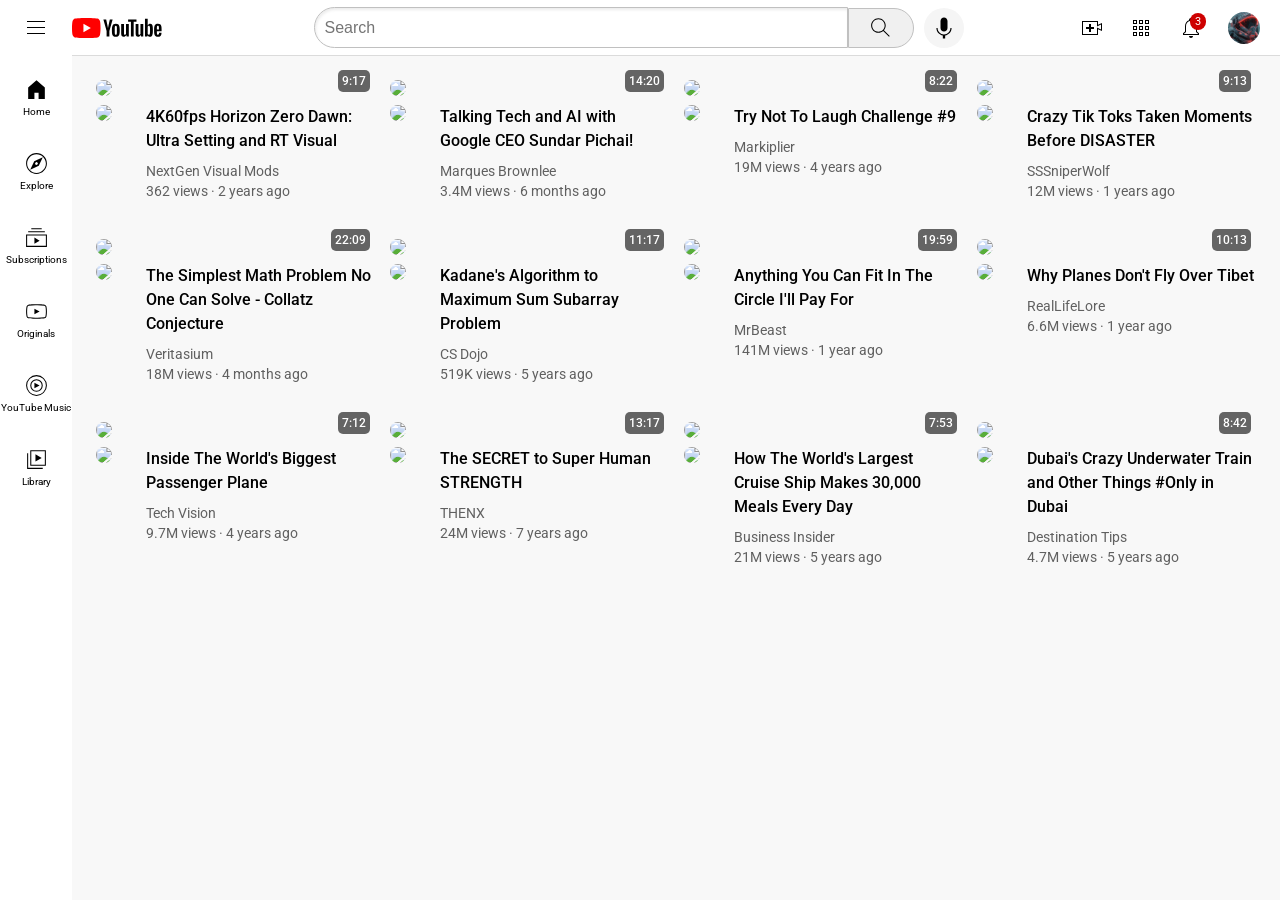
==== index.html @ d9ca04af "Index" ====
<!DOCTYPE html>
<html>
  <head>

    <title>YouTube</title>
    <link rel="shortcut icon" href="https://www.youtube.com/yts/img/favicon-vfl8qSV2F.ico" type="image/
      x-icon">
    <link rel="preconnect" href="https://fonts.googleapis.com">
    <link rel="preconnect" href="https://fonts.gstatic.com" crossorigin>
    <link href="https://fonts.googleapis.com/css2?family=Roboto:wght@400;500;700&display=swap" rel="stylesheet">
    <link rel="stylesheet" href="Style/Header.css">
    <link rel="stylesheet" href="Style/General.css">
    <link rel="stylesheet" href="Style/Video.css">
    <link rel="stylesheet" href="Style/Sidebar.css">

  </head>
  <body>
    
    <header class="header"> 
      <div class="left-section">
        <img class="hamburger-menu" src="Icons/hamburger-menu.svg">
        <img class="youtube-logo" src="Icons/youtube-logo.svg">
      </div>

      <div class="middle-section"> 
        <input class="search-bar" type="text" placeholder="Search"> 
        <button class="search-button"> 
          <img class="search-icon" src="Icons/search.svg"> 
          <div class="tooltip">Search</div>
        </button>
        <button class="voice-search-button"> 
          <img src="Icons/voice-search-icon.svg"> 
          <div class="tooltip">Search with your voice</div>
        </button>
      </div>

      <div class="right-section">
        <div class="upload-icon-container">
          <img class="upload-icon" src="Icons/upload.svg">
          <div class="tooltip">Create</div>
        </div>
        <div class="youtube-apps-icon-container">
          <img class="youtube-apps-icon" src="Icons/youtube-apps.svg">
          <div class="tooltip">YouTube apps</div>
        </div>
          <div class="notification-icon-container">
            <img class="notification-icon" src="Icons/notifications.svg">
            <div class="notification-count">3</div>
            <div class="tooltip">Notifications</div>
          </div>
        <img class="current-user-picture" src="Channel-pictures/channel-0.jpeg">
      </div>

    </header>

    <nav class="sidebar">
      <div class="sidebar-link"> 
        <img src="Icons/home.svg">  
        <div>Home</div>
      </div>

      <div class="sidebar-link"> 
        <img src="Icons/explore.svg"> 
        <div>Explore</div>
      </div>

      <div class="sidebar-link"> 
        <img src="Icons/subscriptions.svg"> 
        <div>Subscriptions</div>
      </div>

      <div class="sidebar-link"> 
        <img src="Icons/originals.svg"> 
        <div>Originals</div>
      </div>

      <div class="sidebar-link"> 
        <img src="Icons/youtube-music.svg"> 
        <div>YouTube Music</div>
      </div>

      <div class="sidebar-link"> 
        <img src="Icons/library.svg"> 
        <div>Library</div>
      </div>
      
    </nav>

    <main>
      <section class="video-grid">
        <div class="video-preview">
          <div class="thumbnail-row"> 
            <a class="video-title-link" href="https://www.youtube.com/watch?v=gRkzkuk7_fI"> 
              <img class="thumbnail" src="thumbnails/thumbnail-0.webp"> 
            </a>
            <div class="video-time">9:17</div>
          </div>

          <div class="video-info-grid">
            <div class="channel-picture"> 
              <a class="video-title-link" href="https://www.youtube.com/@Roza12891" target="_blank">
                <img class="profile-picture" src="channel-pictures/channel-0.jpeg"> 
              </a>
            </div>
            <div class="video-info">
            <!-- This is my video lmao -->
              <a class="video-title-link" href="https://www.youtube.com/watch?v=gRkzkuk7_fI">
                <p class="video-title"> 4K60fps Horizon Zero Dawn: Ultra Setting and RT Visual </p>
              </a>
              <p class="video-author"> NextGen Visual Mods </p>
              <p class="video-stats"> 362 views &#183; 2 years ago </p>
            </div>
          </div>
        </div>

        <div class="video-preview">
          <div class="thumbnail-row"> 
            <a class="video-title-link" href="https://www.youtube.com/watch?v=n2RNcPRtAiY"> 
              <img class="thumbnail" src="thumbnails/thumbnail-1.webp"> 
            </a>
            <div class="video-time">14:20</div>
          </div>

          <div class="video-info-grid">
            <div class="channel-picture"> 
              <a class="video-title-link" href="https://www.youtube.com/@mkbhd" target="_blank"> 
                <img class="profile-picture" src="channel-pictures/channel-1.jpeg"> 
              </a>
            </div>
            <div class="video-info">
              <a class="video-title-link" href="https://www.youtube.com/watch?v=n2RNcPRtAiY"> 
                <p class="video-title"> Talking Tech and AI with Google CEO Sundar Pichai! </p>
              </a>
              <p class="video-author"> Marques Brownlee </p>
              <p class="video-stats"> 3.4M views &#183; 6 months ago </p>
            </div>
          </div>
        </div>

        <div class="video-preview">
          <div class="thumbnail-row"> 
            <a class="video-title-link" href="https://www.youtube.com/watch?v=mP0RAo9SKZk"> 
              <img class="thumbnail" src="thumbnails/thumbnail-2.webp"> 
            </a>
            <div class="video-time">8:22</div>
          </div>

          <div class="video-info-grid">
            <div class="channel-picture"> 
              <a class="video-title-link" href="https://www.youtube.com/@markiplier" target="_blank"> 
                <img class="profile-picture" src="channel-pictures/channel-2.jpeg"> 
              </a>
            </div>
            <div class="video-info">
              <a class="video-title-link" href="https://www.youtube.com/watch?v=mP0RAo9SKZk"> 
                <p class="video-title"> Try Not To Laugh Challenge #9 </p>
              </a>
              <p class="video-author"> Markiplier </p>
              <p class="video-stats"> 19M views &#183; 4 years ago </p>
            </div>
          </div>
        </div>

        <div class="video-preview">
          <div class="thumbnail-row"> 
            <a class="video-title-link" href="https://www.youtube.com/watch?v=FgjPQQeTh1w"> 
              <img class="thumbnail" src="thumbnails/thumbnail-3.webp"> 
            </a>
            <div class="video-time">9:13</div>
          </div>
        
          <div class="video-info-grid">
            <div class="channel-picture"> 
              <a class="video-title-link" href="https://www.youtube.com/@SSSniperWolf" target="_blank"> 
                <img class="profile-picture" src="channel-pictures/channel-3.jpeg"> 
              </a>
            </div>
            <div class="video-info">
              <a class="video-title-link" href="https://www.youtube.com/watch?v=FgjPQQeTh1w"> 
                <p class="video-title"> Crazy Tik Toks Taken Moments Before DISASTER </p>
              </a>
              <p class="video-author"> SSSniperWolf </p>
              <p class="video-stats"> 12M views &#183; 1 years ago </p>
            </div>
          </div>
        </div>

        <div class="video-preview">
          <div class="thumbnail-row"> 
            <a class="video-title-link" href="https://www.youtube.com/watch?v=094y1Z2wpJg"> 
              <img class="thumbnail" src="thumbnails/thumbnail-4.webp">
            </a> 
            <div class="video-time">22:09</div>
          </div>
          
          <div class="video-info-grid">
            <div class="channel-picture"> 
              <a class="video-title-link" href="https://www.youtube.com/@veritasium" target="_blank"> 
                <img class="profile-picture" src="channel-pictures/channel-4.jpeg"> 
              </a>
            </div>
            <div class="video-info">
              <a class="video-title-link" href="https://www.youtube.com/watch?v=094y1Z2wpJg"> 
                <p class="video-title"> The Simplest Math Problem No One Can Solve - Collatz Conjecture </p>
              </a>
              <p class="video-author"> Veritasium </p>
              <p class="video-stats"> 18M views &#183; 4 months ago </p>
            </div>
          </div>
        </div>

        <div class="video-preview">
          <div class="thumbnail-row"> 
            <a class="video-title-link" href="https://www.youtube.com/watch?v=86CQq3pKSUw"> 
              <img class="thumbnail" src="thumbnails/thumbnail-5.webp"> 
            </a>
            <div class="video-time">11:17</div>
          </div>

          <div class="video-info-grid">
            <div class="channel-picture"> 
              <a class="video-title-link" href="https://www.youtube.com/@CSDojo" target="_blank"> 
                <img class="profile-picture" src="channel-pictures/channel-5.jpeg"> 
              </a>
            </div>
            <div class="video-info">
              <a class="video-title-link" href="https://www.youtube.com/watch?v=86CQq3pKSUw"> 
                <p class="video-title"> Kadane's Algorithm to Maximum Sum Subarray Problem </p>
              </a>
              <p class="video-author"> CS Dojo </p>
              <p class="video-stats"> 519K views &#183; 5 years ago </p>
            </div>
          </div>
        </div>

        <div class="video-preview">
          <div class="thumbnail-row"> 
            <a class="video-title-link" href="https://www.youtube.com/watch?v=yXWw0_UfSFg"> 
              <img class="thumbnail" src="thumbnails/thumbnail-6.webp"> 
            </a>
            <div class="video-time">19:59</div>
          </div>

          <div class="video-info-grid">
            <div class="channel-picture"> 
              <a class="video-title-link" href="https://www.youtube.com/@MrBeast" target="_blank"> 
                <img class="profile-picture" src="channel-pictures/channel-6.jpeg"> 
              </a>
            </div>
            <div class="video-info">
              <a class="video-title-link" href="https://www.youtube.com/watch?v=yXWw0_UfSFg"> 
                <p class="video-title"> Anything You Can Fit In The Circle I&#39;ll Pay For </p>
              </a>
              <p class="video-author"> MrBeast </p>
              <p class="video-stats"> 141M views &#183; 1 year ago </p>
            </div>
          </div>
        </div>

        <div class="video-preview">
          <div class="thumbnail-row"> 
            <a class="video-title-link" href="https://www.youtube.com/watch?v=fNVa1qMbF9Y"> 
              <img class="thumbnail" src="thumbnails/thumbnail-7.webp">
            </a>
            <div class="video-time">10:13</div>
          </div>

          <div class="video-info-grid">
            <div class="channel-picture"> 
              <a class="video-title-link" href="https://www.youtube.com/@RealLifeLore" target="_blank"> 
                <img class="profile-picture" src="channel-pictures/channel-7.jpeg"> 
              </a>
            </div>
            <div class="video-info">
              <a class="video-title-link" href="https://www.youtube.com/watch?v=fNVa1qMbF9Y">
                <p class="video-title"> Why Planes Don't Fly Over Tibet </p>
              </a>
              <p class="video-author"> RealLifeLore </p>
              <p class="video-stats"> 6.6M views &#183; 1 year ago </p>
            </div>
          </div>
        </div>
        
        <div class="video-preview">
          <div class="thumbnail-row">
            <a class="video-title-link" href="https://www.youtube.com/watch?v=lFm4EM1juls">
              <img class="thumbnail" src="thumbnails/thumbnail-8.webp">
            </a>
            <div class="video-time">7:12</div>
          </div>

          <div class="video-info-grid">
            <div class="channel-picture">
              <a class="video-title-link" href="https://www.youtube.com/@adin" target="_blank">
                <img class="profile-picture" src="channel-pictures/channel-8.jpeg">
              </a>
            </div>
            <div class="video-info">
              <a class="video-title-link" href="https://www.youtube.com/watch?v=lFm4EM1juls"">
                <p class="video-title">Inside The World's Biggest Passenger Plane</p>
              </a>
              <p class="video-author">Tech Vision</p>
              <p class="video-stats">9.7M views &#183; 4 years ago</p>
            </div>
          </div>
        </div>
    
        <div class="video-preview">
          <div class="thumbnail-row">
            <a class="video-title-link" href="https://www.youtube.com/watch?v=ixmxOlcrlUc">
              <img class="thumbnail" src="thumbnails/thumbnail-9.webp">
            </a>
            <div class="video-time">13:17</div>
          </div>

          <div class="video-info-grid">
            <div class="channel-picture">
              <a class="video-title-link" href="https://www.youtube.com/@OFFICIALTHENXSTUDIOS" target="_blank">
                <img class="profile-picture" src="channel-pictures/channel-9.jpeg">
              </a>
            </div>
            <div class="video-info">
              <a class="video-title-link" href="https://www.youtube.com/watch?v=ixmxOlcrlUc">
                <p class="video-title">The SECRET to Super Human STRENGTH</p>
              </a>
              <p class="video-author">THENX</p>
              <p class="video-stats">24M views &#183; 7 years ago</p>
            </div>
          </div>
        </div>

        <div class="video-preview">
          <div class="thumbnail-row">
            <a class="video-title-link" href="https://www.youtube.com/watch?v=R2vXbFp5C9o">
              <img class="thumbnail" src="thumbnails/thumbnail-10.webp">
            </a>
            <div class="video-time">7:53</div>
          </div>

          <div class="video-info-grid">
            <div class="channel-picture">
              <a class="video-title-link" href="https://www.youtube.com/@BusinessInsider"  target="_blank">
                <img class="profile-picture" src="channel-pictures/channel-10.jpeg">
              </a>
            </div>
            <div class="video-info">
              <a class="video-title-link" href="https://www.youtube.com/watch?v=R2vXbFp5C9o">
                <p class="video-title">How The World's Largest Cruise Ship Makes 30,000 Meals Every Day</p>
              </a>
              <p class="video-author">Business Insider</p>
              <p class="video-stats">21M views &#183; 5 years ago</p>
            </div>
          </div>
        </div>

        <div class="video-preview">
          <div class="thumbnail-row">
            <a class="video-title-link" href="https://www.youtube.com/watch?v=0nZuYyXET3s">
              <img class="thumbnail" src="thumbnails/thumbnail-11.webp">
            </a>
            <div class="video-time">8:42</div>
          </div>

          <div class="video-info-grid">
            <div class="channel-picture">
              <a class="video-title-link" href="https://www.youtube.com/@Destinationtips" target="_blank">
                <img class="profile-picture" src="channel-pictures/channel-11.jpeg">
              </a>
            </div>
            <div class="video-info">
              <a class="video-title-link" href="https://www.youtube.com/watch?v=0nZuYyXET3s">
                <p class="video-title">Dubai's Crazy Underwater Train and Other Things #Only in Dubai</p>
              </a>
              <p class="video-author">Destination Tips</p>
              <p class="video-stats">4.7M views &#183; 5 years ago</p>
            </div>
          </div>
        </div>

      </section>
    </main>

  </body>
</html>
---- Style/Header.css ----
.header {
    height: 55px;

    display: flex;
    flex-direction: row;
    justify-content: space-between;

    position: fixed;
    top: 0;
    left: 0;
    right: 0;
    z-index: 100;
    
    background-color: white;
    border-bottom: 1px solid rgb(219, 219, 219);
}

.left-section {
    display: flex;
    align-items: center;
}

.hamburger-menu {
    height: 24px;
    margin: 0 24px 0 24px;
    cursor: pointer;
}

.youtube-logo {
    height: 20px;
    cursor: pointer;
}

.middle-section {
    flex: 1;
    margin: 0 35px 0 70px;
    max-width: 650px;
    display: flex;
    align-items: center;
}

.search-bar {
    flex: 1;
    height: 36.5px;
    padding-left: 10px;
    font-size: 16px;
    border: 1px solid rgb(192, 192, 192);
    border-radius: 22px 0 0 22px;
    box-shadow: inset 1px 2px 3px rgba(0, 0, 0, 0.08);
    width: 0;
}

.search-bar::placeholder {
    font-size: 16px;
}

.search-button {
    height: 40px;
    width: 66px;
    background-color: rgb(240, 240, 240);
    border-width: 1px;
    border-style: solid;
    border-color: rgb(192, 192, 192);
    margin: 0 10px 0 -0.5px;
    border-radius: 0 22px 22px 0;
    cursor: pointer;
}

.search-icon {
    height: 25px;
}

.search-button, 
.voice-search-button,
.upload-icon-container,
.youtube-apps-icon-container,
.notification-icon-container {
    position: relative;
    display: flex;
    justify-content: center;
    align-items: center;
}

.search-button .tooltip, 
.voice-search-button .tooltip,
.upload-icon-container .tooltip,
.youtube-apps-icon-container .tooltip,
.notification-icon-container .tooltip {
    position: absolute;
    background-color: rgb(82, 81, 81);
    color: white;
    padding: 2px 8px 2px 8px;
    border-radius: 4px;
    font-size: 12px;
    bottom: -25px;
    opacity: 0;
    transition: opacity 0.3s;
    pointer-events: none;
    white-space: nowrap;
}

.search-button:hover .tooltip,
.voice-search-button:hover .tooltip,
.upload-icon-container:hover .tooltip,
.youtube-apps-icon-container:hover .tooltip,
.notification-icon-container:hover .tooltip {
    opacity: 1;
}

.voice-search-button {
    height: 40px;
    width: 40px;
    border-radius: 20px;
    border: none;
    background-color: rgb(245, 245, 245);
    cursor: pointer;
}

.voice-search-icon {
    height: 24px;
}

.right-section {
    width: 180px;
    margin-right: 20px;
    display: flex;
    align-items: center;
    justify-content: space-between;
}

.upload-icon {
   height: 24px; 
   cursor: pointer;
}

.youtube-apps-icon {
    height: 24px;
    cursor: pointer;
}

.notification-icon {
    height: 24px;
    cursor: pointer;
}

.notification-icon-container{
    position: relative;
}

.notification-count{
    position: absolute;
    top: -3px;
    right: -3px;
    background-color: rgb(206, 0, 0);
    color: white;
    font-family: Roboto, Ariel;
    font-size: 11px;
    padding: 2px 5px 2px 5px;
    border-radius: 10px;
    cursor: pointer;
}

.current-user-picture {
    height: 32px;
    border-radius: 16px;
    cursor: pointer;
}
---- Style/General.css ----
p {
    margin-top: 0;
    margin-bottom: 0;
}

body {
    font-family: Roboto, Arial;
    margin: 0;
    padding: 80px 24px 0 96px;
    background-color: rgb(248, 248, 248);
}
---- Style/Video.css ----
.thumbnail {
  width: 100%;
  border-radius: 10px;
}

.video-title {
  margin-top: 0;
  font-size: 14px;
  font-weight: 500;
  line-height: 20px;
  margin-bottom: 10px;
}

.video-info-grid {
  display: grid;
  grid-template-columns: 50px 1fr;
}

.profile-picture {
  width: 36px;
  border-radius: 50px;
}

.thumbnail-row {
  margin-bottom: 5px;
  position: relative;
}

.video-author,
.video-stats {
  font-size: 12px;
  color: rgb(96, 96, 96);
}

.video-author {
  margin-bottom: 4px;
}

.video-grid{
  display: grid;
  grid-template-columns: 1fr 1fr 1fr 1fr;
  column-gap: 15px;
  row-gap: 40px;
}

@media (max-width: 750px) {
  .video-grid {
    grid-template-columns: 1fr 1fr;
  }
}

@media (min-width: 751px) and (max-width: 999px) {
  .video-grid{
    grid-template-columns: 1fr 1fr 1fr;
  }
}

@media (min-width: 1000px) {
  .video-grid {
    grid-template-columns: 1fr 1fr 1fr 1fr;
  }
}

@media (min-width: 1000px) {
  .video-title {
    font-size: 16px;
    line-height: 24px;
  }
}

@media (min-width: 1000px) {

  .video-author,
  .video-stats {
    font-size: 14px;
  }
}


.video-time {
  font-size: 12px;
  font-weight: 500;
  padding: 4px;
  border-radius: 5px;
  background-color: rgba(0, 0, 0, 0.596);
  color: white;
  position: absolute;
  bottom: 8px;
  right: 5px;
}

.video-title-link {
  text-decoration: none;
  color: black;
}
---- Style/Sidebar.css ----
.sidebar {
    position: fixed;
    left: 0;
    bottom: 0;
    top: 55px;
    background-color: white;
    width: 72px;
    z-index: 100;
    padding-top: 5px;
}

.sidebar-link {
    height: 74px;
    display: flex;
    justify-content: center;
    align-items: center;
    flex-direction: column;
    cursor: pointer;
}

.sidebar-link:hover {
    background-color: rgb(226, 226, 226);
}

.sidebar-link img {
    height: 25px;
    margin-bottom: 4px;
}

.sidebar-link div {
    font-size: 10px;
}
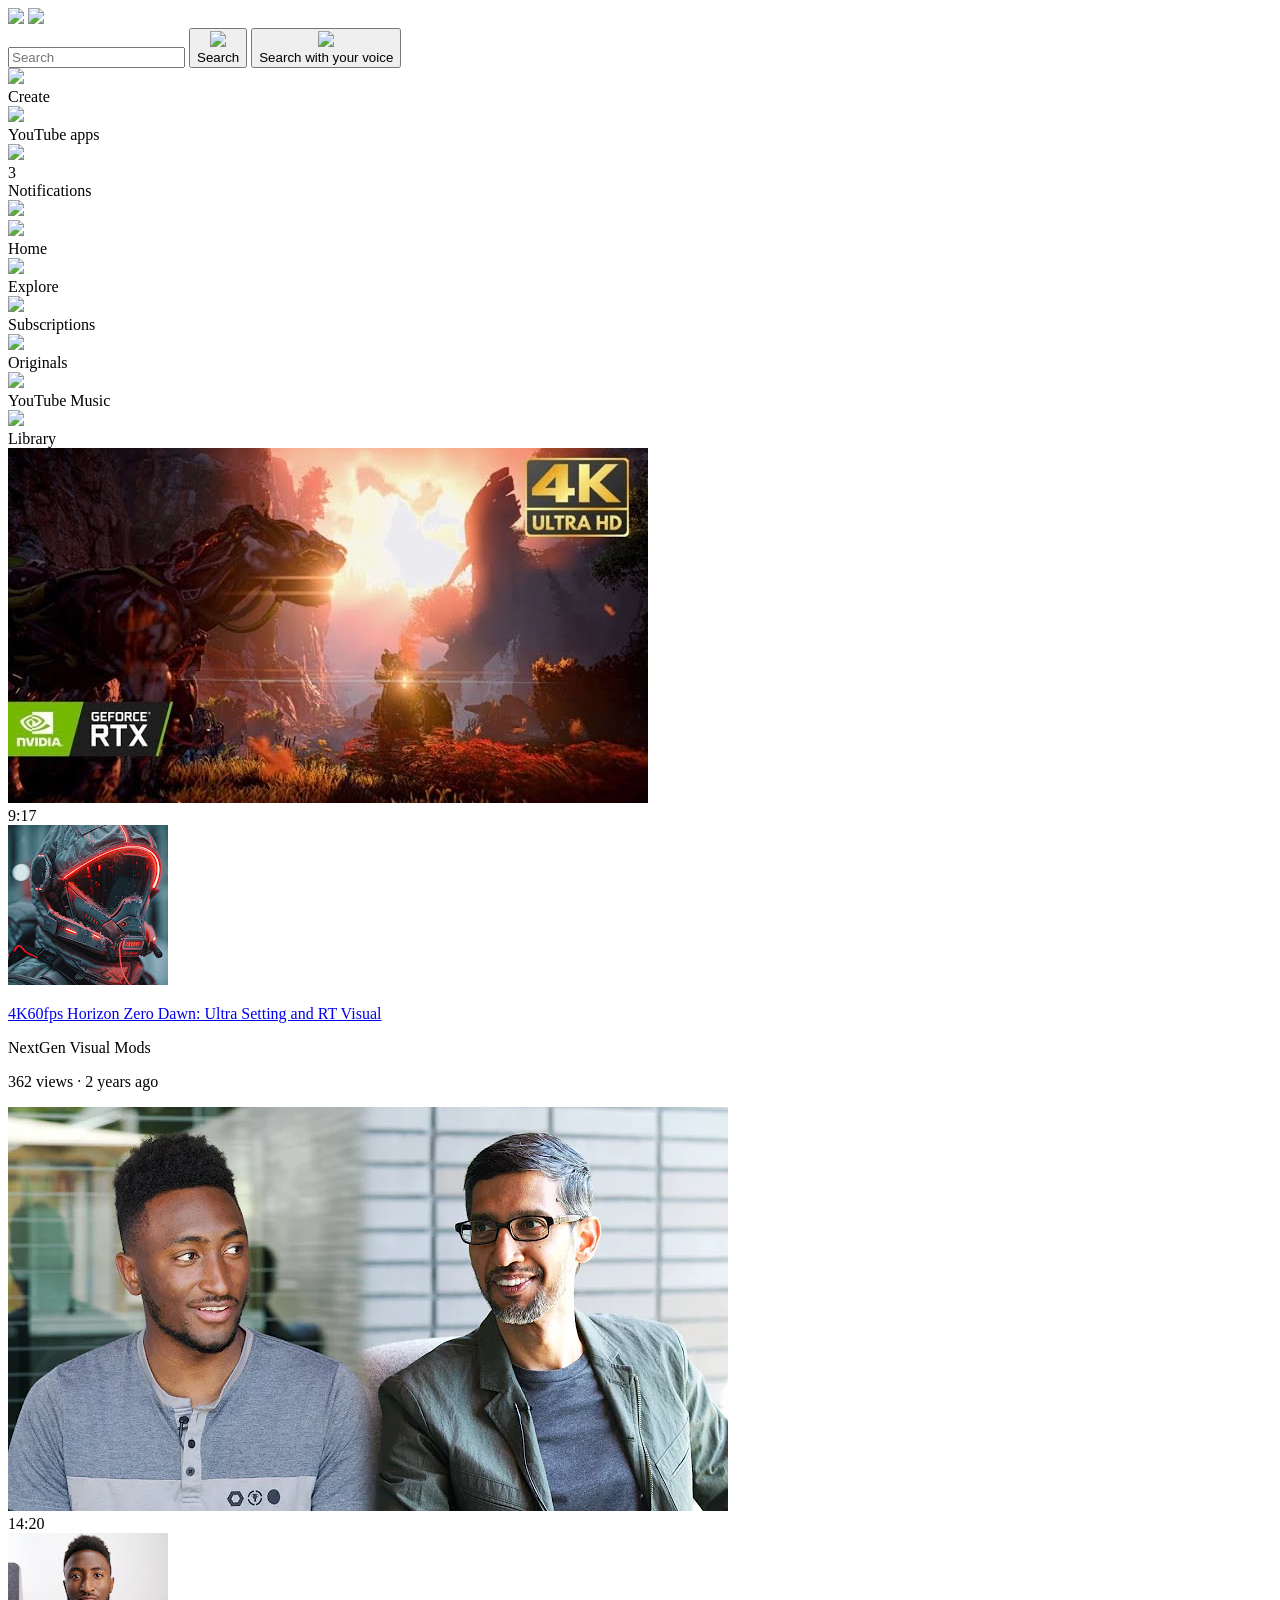
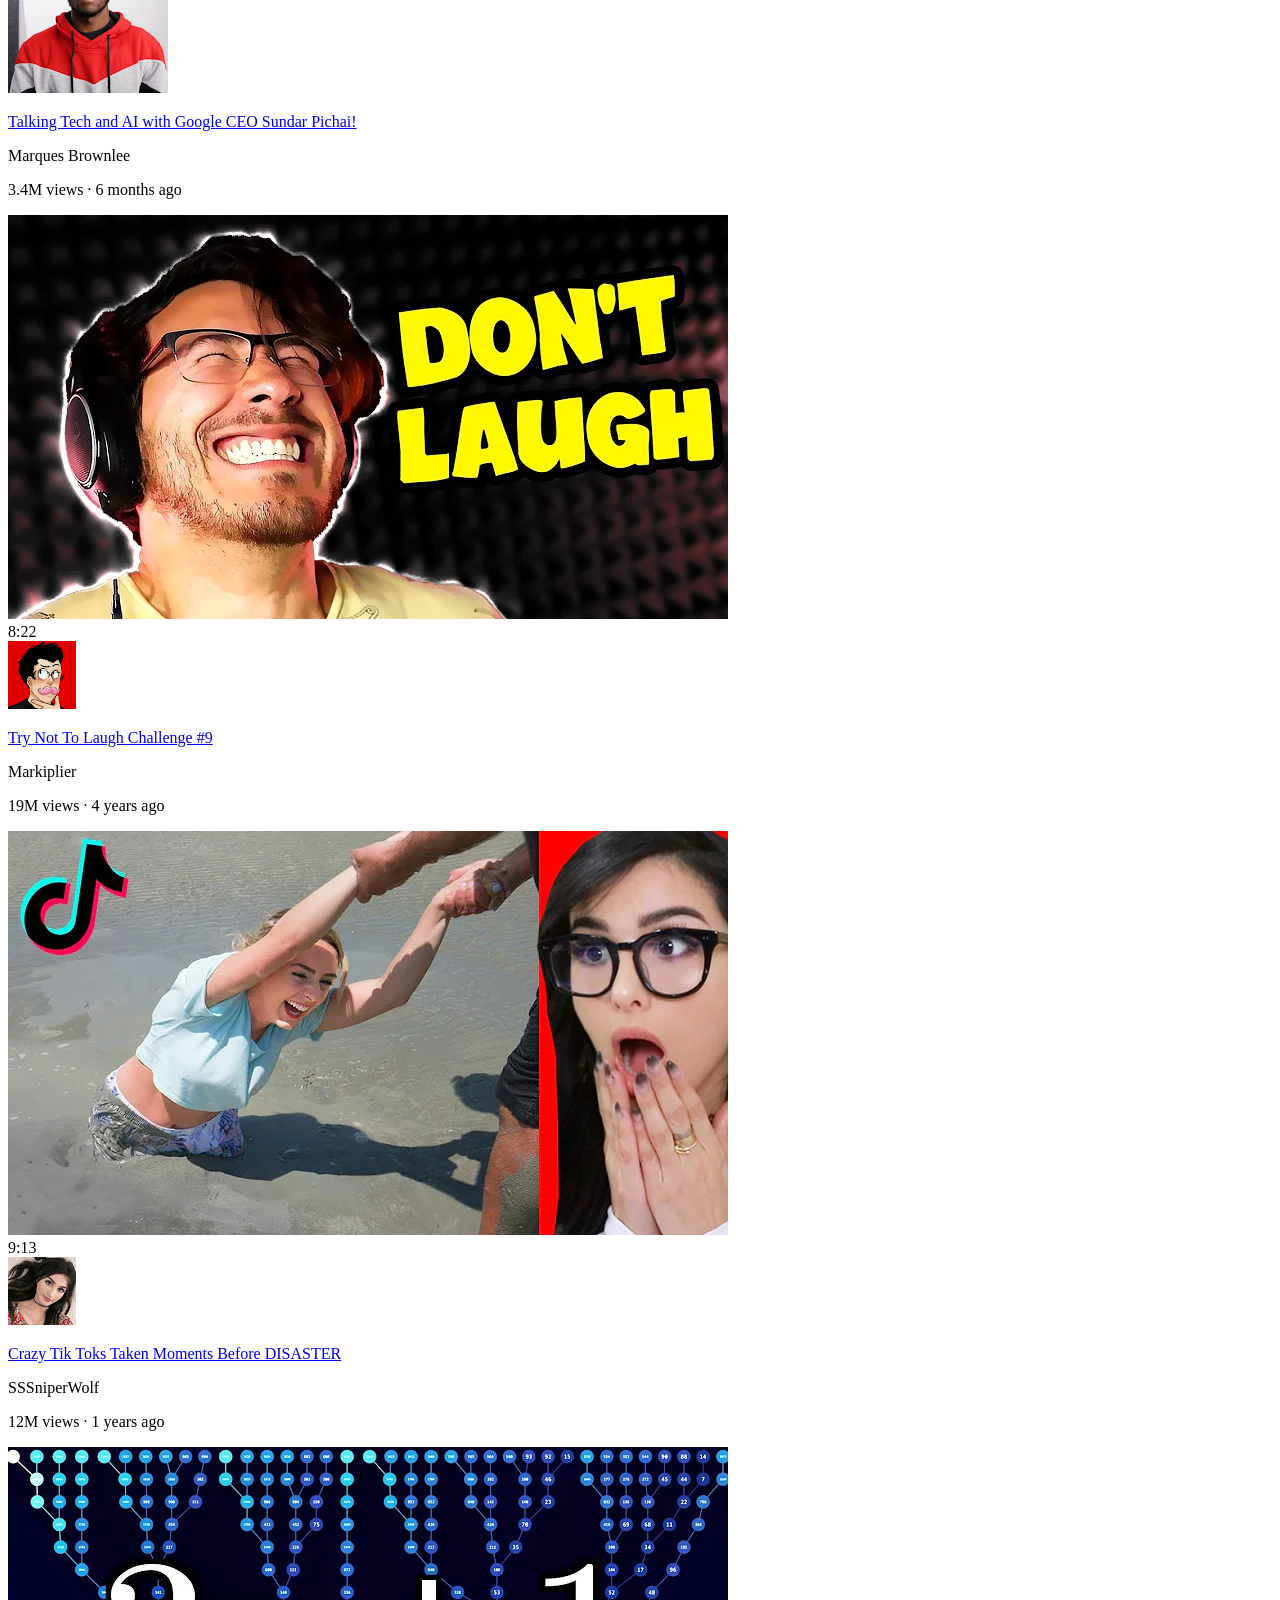
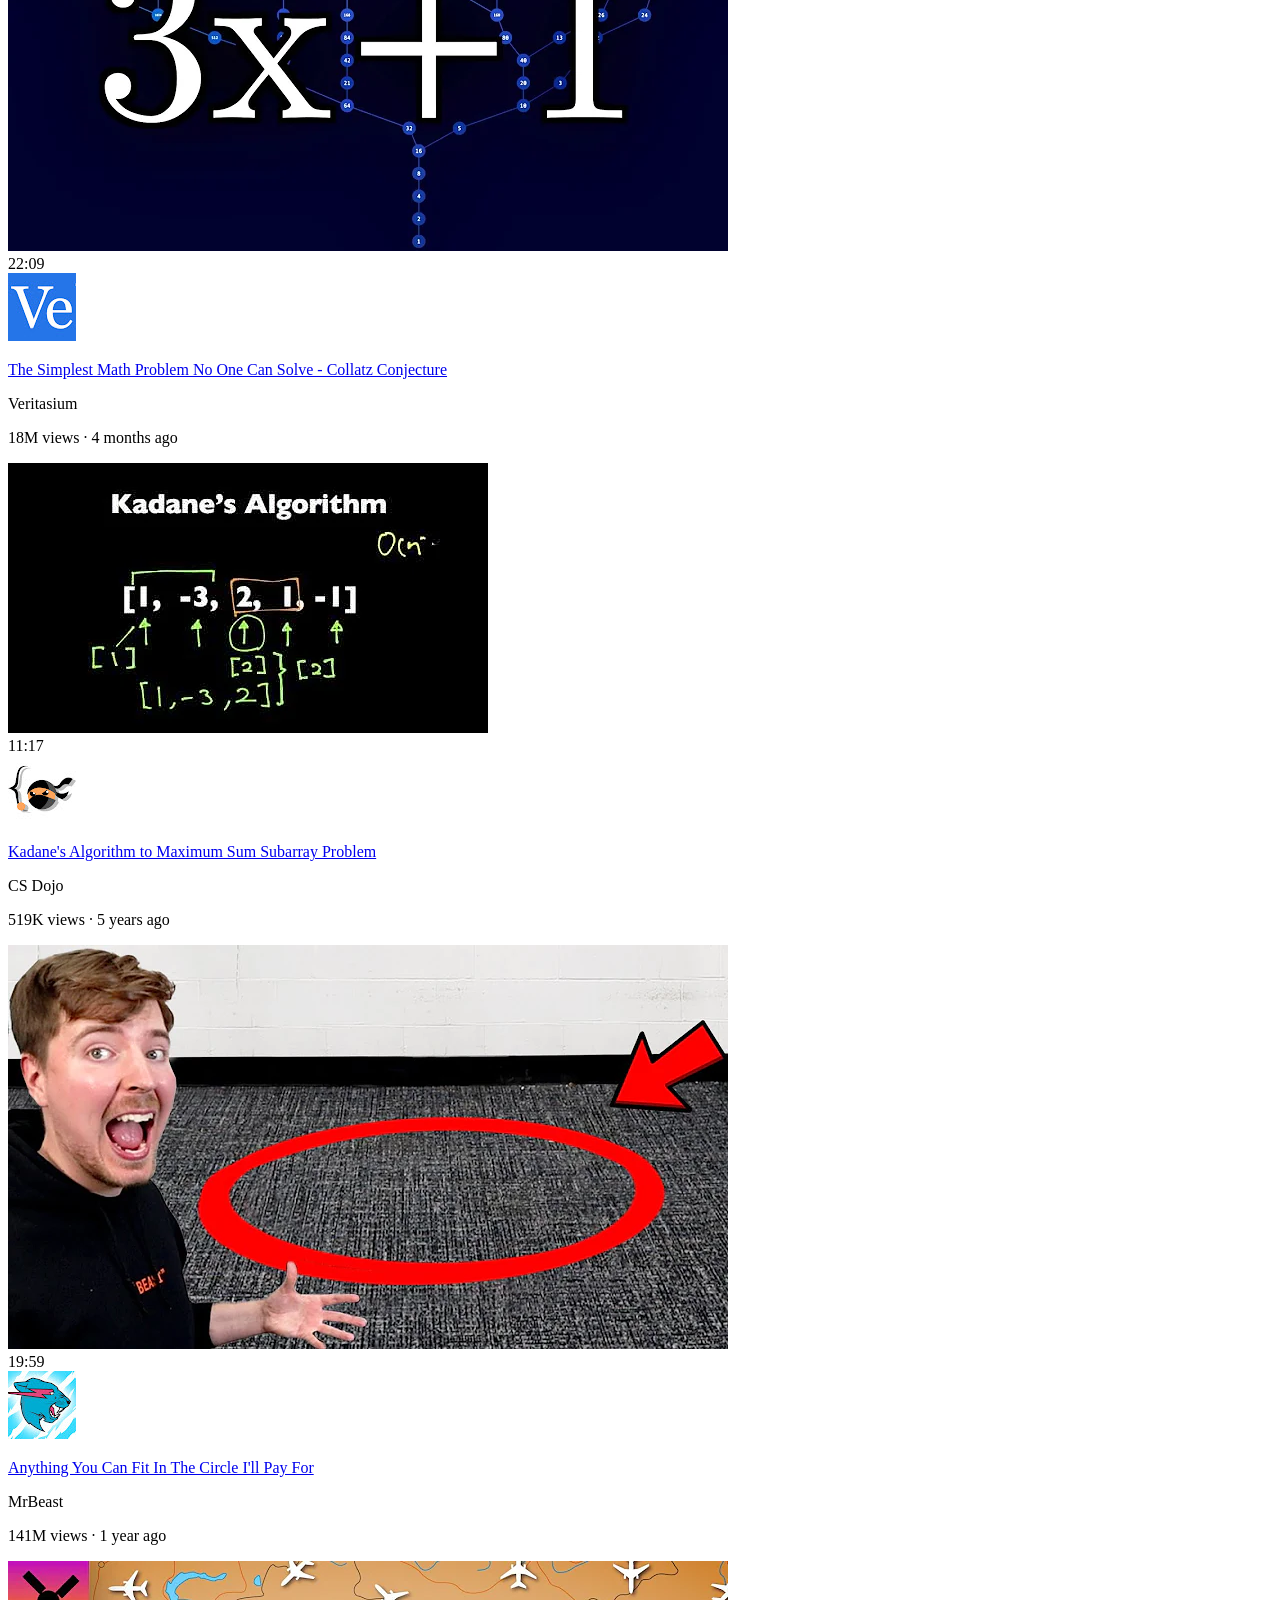
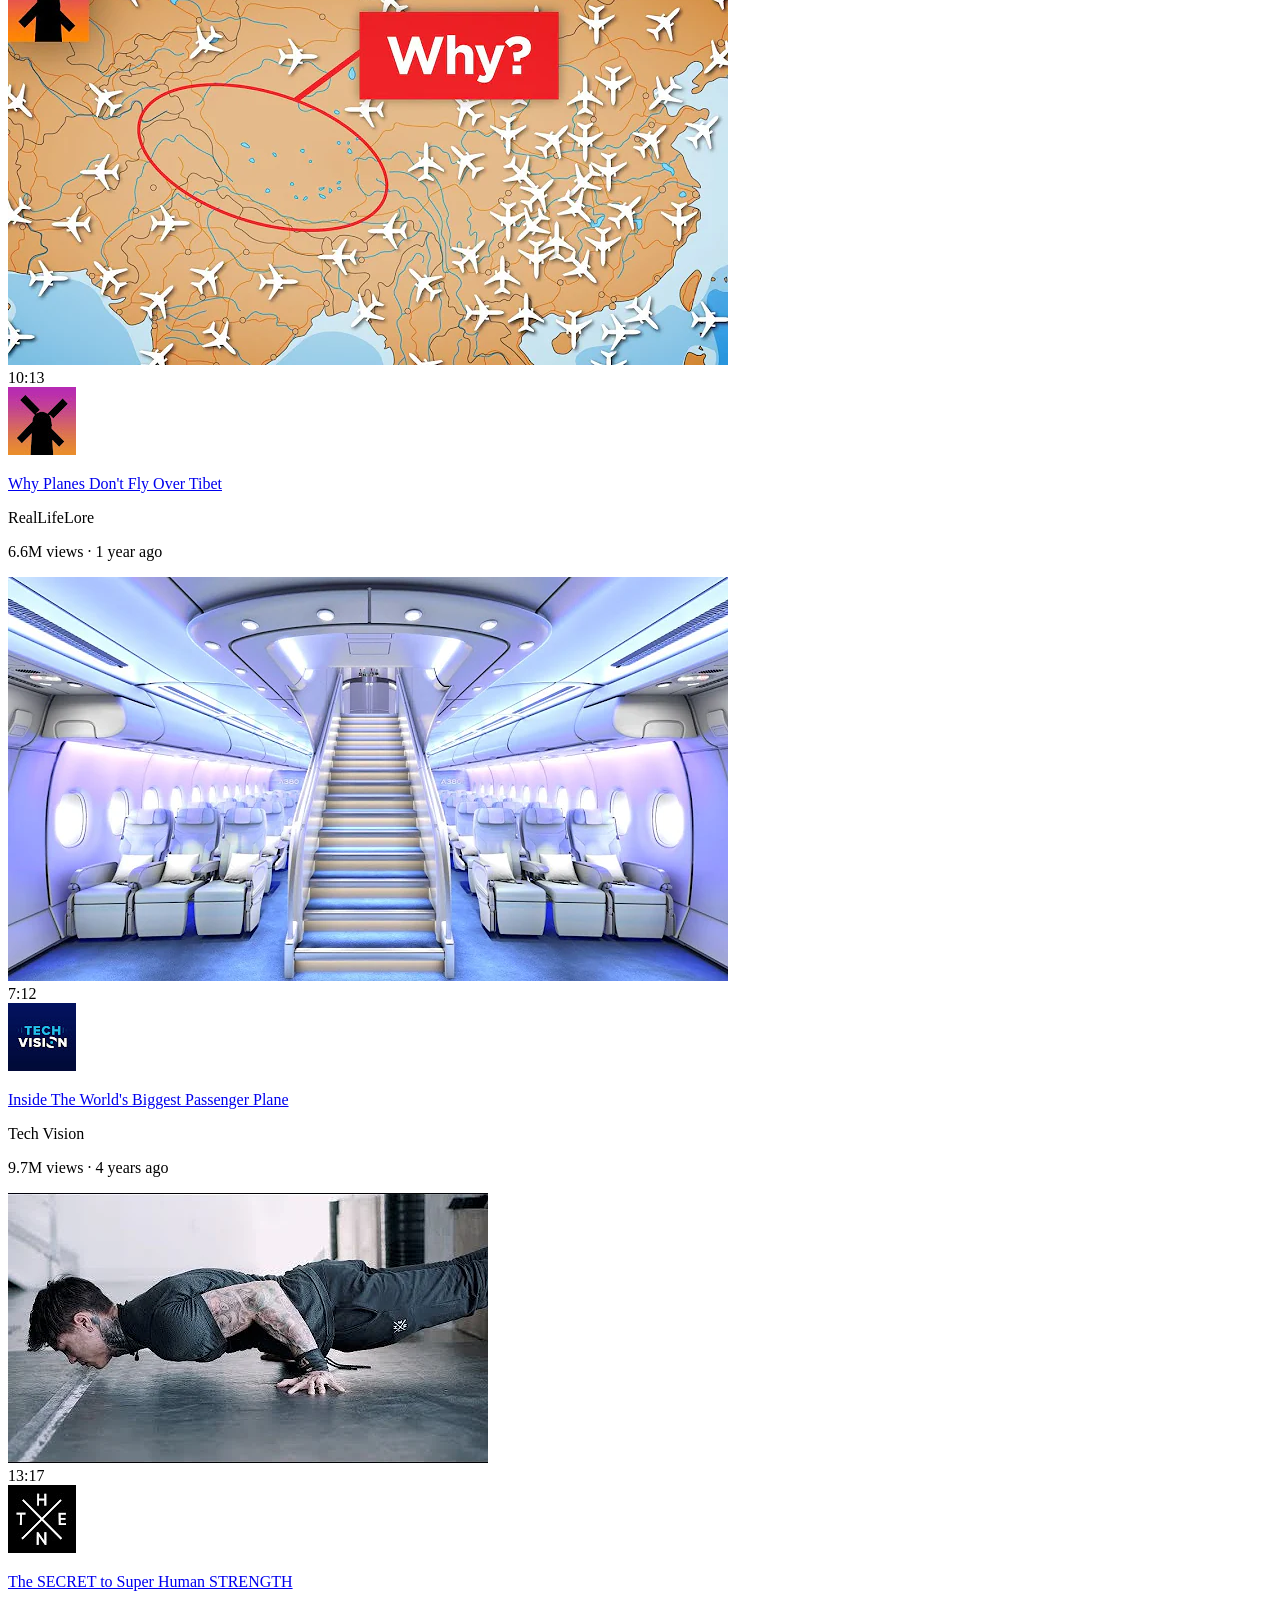
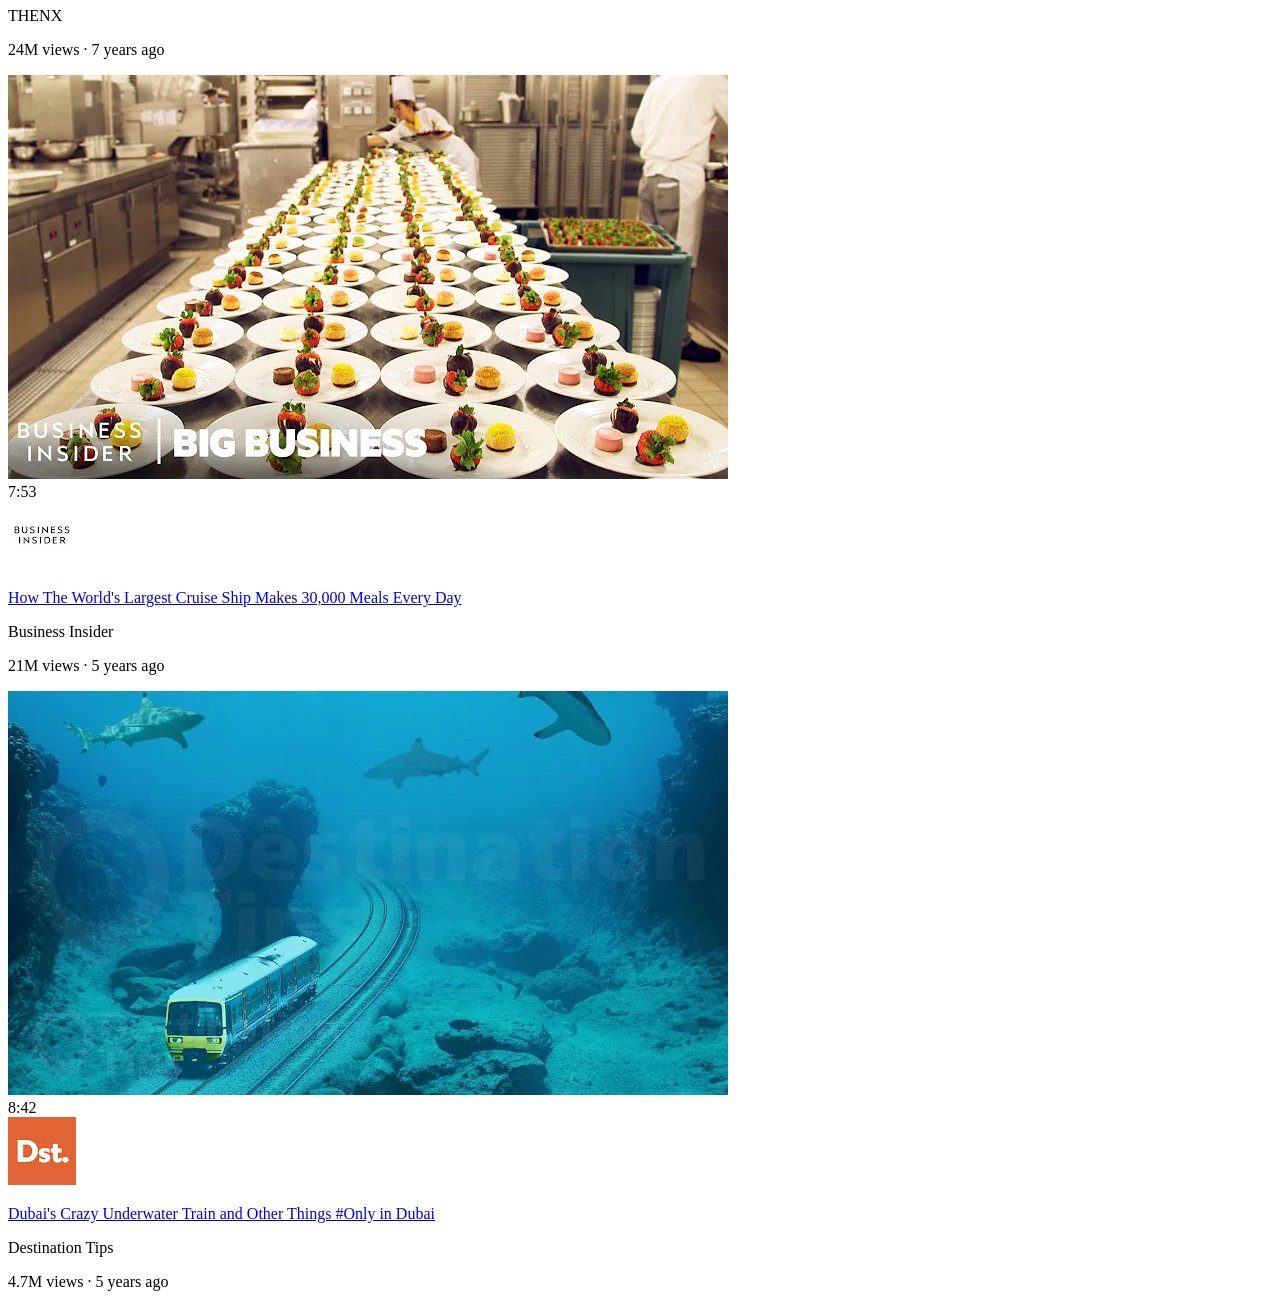
==== commit c568a523: "Add files via upload" ====
--- a/index.html
+++ b/index.html
@@ -1,384 +1,384 @@
-<!DOCTYPE html>
-<html>
-  <head>
-
-    <title>YouTube</title>
-    <link rel="shortcut icon" href="https://www.youtube.com/yts/img/favicon-vfl8qSV2F.ico" type="image/
-      x-icon">
-    <link rel="preconnect" href="https://fonts.googleapis.com">
-    <link rel="preconnect" href="https://fonts.gstatic.com" crossorigin>
-    <link href="https://fonts.googleapis.com/css2?family=Roboto:wght@400;500;700&display=swap" rel="stylesheet">
-    <link rel="stylesheet" href="Style/Header.css">
-    <link rel="stylesheet" href="Style/General.css">
-    <link rel="stylesheet" href="Style/Video.css">
-    <link rel="stylesheet" href="Style/Sidebar.css">
-
-  </head>
-  <body>
-    
-    <header class="header"> 
-      <div class="left-section">
-        <img class="hamburger-menu" src="Icons/hamburger-menu.svg">
-        <img class="youtube-logo" src="Icons/youtube-logo.svg">
-      </div>
-
-      <div class="middle-section"> 
-        <input class="search-bar" type="text" placeholder="Search"> 
-        <button class="search-button"> 
-          <img class="search-icon" src="Icons/search.svg"> 
-          <div class="tooltip">Search</div>
-        </button>
-        <button class="voice-search-button"> 
-          <img src="Icons/voice-search-icon.svg"> 
-          <div class="tooltip">Search with your voice</div>
-        </button>
-      </div>
-
-      <div class="right-section">
-        <div class="upload-icon-container">
-          <img class="upload-icon" src="Icons/upload.svg">
-          <div class="tooltip">Create</div>
-        </div>
-        <div class="youtube-apps-icon-container">
-          <img class="youtube-apps-icon" src="Icons/youtube-apps.svg">
-          <div class="tooltip">YouTube apps</div>
-        </div>
-          <div class="notification-icon-container">
-            <img class="notification-icon" src="Icons/notifications.svg">
-            <div class="notification-count">3</div>
-            <div class="tooltip">Notifications</div>
-          </div>
-        <img class="current-user-picture" src="Channel-pictures/channel-0.jpeg">
-      </div>
-
-    </header>
-
-    <nav class="sidebar">
-      <div class="sidebar-link"> 
-        <img src="Icons/home.svg">  
-        <div>Home</div>
-      </div>
-
-      <div class="sidebar-link"> 
-        <img src="Icons/explore.svg"> 
-        <div>Explore</div>
-      </div>
-
-      <div class="sidebar-link"> 
-        <img src="Icons/subscriptions.svg"> 
-        <div>Subscriptions</div>
-      </div>
-
-      <div class="sidebar-link"> 
-        <img src="Icons/originals.svg"> 
-        <div>Originals</div>
-      </div>
-
-      <div class="sidebar-link"> 
-        <img src="Icons/youtube-music.svg"> 
-        <div>YouTube Music</div>
-      </div>
-
-      <div class="sidebar-link"> 
-        <img src="Icons/library.svg"> 
-        <div>Library</div>
-      </div>
-      
-    </nav>
-
-    <main>
-      <section class="video-grid">
-        <div class="video-preview">
-          <div class="thumbnail-row"> 
-            <a class="video-title-link" href="https://www.youtube.com/watch?v=gRkzkuk7_fI"> 
-              <img class="thumbnail" src="thumbnails/thumbnail-0.webp"> 
-            </a>
-            <div class="video-time">9:17</div>
-          </div>
-
-          <div class="video-info-grid">
-            <div class="channel-picture"> 
-              <a class="video-title-link" href="https://www.youtube.com/@Roza12891" target="_blank">
-                <img class="profile-picture" src="channel-pictures/channel-0.jpeg"> 
-              </a>
-            </div>
-            <div class="video-info">
-            <!-- This is my video lmao -->
-              <a class="video-title-link" href="https://www.youtube.com/watch?v=gRkzkuk7_fI">
-                <p class="video-title"> 4K60fps Horizon Zero Dawn: Ultra Setting and RT Visual </p>
-              </a>
-              <p class="video-author"> NextGen Visual Mods </p>
-              <p class="video-stats"> 362 views &#183; 2 years ago </p>
-            </div>
-          </div>
-        </div>
-
-        <div class="video-preview">
-          <div class="thumbnail-row"> 
-            <a class="video-title-link" href="https://www.youtube.com/watch?v=n2RNcPRtAiY"> 
-              <img class="thumbnail" src="thumbnails/thumbnail-1.webp"> 
-            </a>
-            <div class="video-time">14:20</div>
-          </div>
-
-          <div class="video-info-grid">
-            <div class="channel-picture"> 
-              <a class="video-title-link" href="https://www.youtube.com/@mkbhd" target="_blank"> 
-                <img class="profile-picture" src="channel-pictures/channel-1.jpeg"> 
-              </a>
-            </div>
-            <div class="video-info">
-              <a class="video-title-link" href="https://www.youtube.com/watch?v=n2RNcPRtAiY"> 
-                <p class="video-title"> Talking Tech and AI with Google CEO Sundar Pichai! </p>
-              </a>
-              <p class="video-author"> Marques Brownlee </p>
-              <p class="video-stats"> 3.4M views &#183; 6 months ago </p>
-            </div>
-          </div>
-        </div>
-
-        <div class="video-preview">
-          <div class="thumbnail-row"> 
-            <a class="video-title-link" href="https://www.youtube.com/watch?v=mP0RAo9SKZk"> 
-              <img class="thumbnail" src="thumbnails/thumbnail-2.webp"> 
-            </a>
-            <div class="video-time">8:22</div>
-          </div>
-
-          <div class="video-info-grid">
-            <div class="channel-picture"> 
-              <a class="video-title-link" href="https://www.youtube.com/@markiplier" target="_blank"> 
-                <img class="profile-picture" src="channel-pictures/channel-2.jpeg"> 
-              </a>
-            </div>
-            <div class="video-info">
-              <a class="video-title-link" href="https://www.youtube.com/watch?v=mP0RAo9SKZk"> 
-                <p class="video-title"> Try Not To Laugh Challenge #9 </p>
-              </a>
-              <p class="video-author"> Markiplier </p>
-              <p class="video-stats"> 19M views &#183; 4 years ago </p>
-            </div>
-          </div>
-        </div>
-
-        <div class="video-preview">
-          <div class="thumbnail-row"> 
-            <a class="video-title-link" href="https://www.youtube.com/watch?v=FgjPQQeTh1w"> 
-              <img class="thumbnail" src="thumbnails/thumbnail-3.webp"> 
-            </a>
-            <div class="video-time">9:13</div>
-          </div>
-        
-          <div class="video-info-grid">
-            <div class="channel-picture"> 
-              <a class="video-title-link" href="https://www.youtube.com/@SSSniperWolf" target="_blank"> 
-                <img class="profile-picture" src="channel-pictures/channel-3.jpeg"> 
-              </a>
-            </div>
-            <div class="video-info">
-              <a class="video-title-link" href="https://www.youtube.com/watch?v=FgjPQQeTh1w"> 
-                <p class="video-title"> Crazy Tik Toks Taken Moments Before DISASTER </p>
-              </a>
-              <p class="video-author"> SSSniperWolf </p>
-              <p class="video-stats"> 12M views &#183; 1 years ago </p>
-            </div>
-          </div>
-        </div>
-
-        <div class="video-preview">
-          <div class="thumbnail-row"> 
-            <a class="video-title-link" href="https://www.youtube.com/watch?v=094y1Z2wpJg"> 
-              <img class="thumbnail" src="thumbnails/thumbnail-4.webp">
-            </a> 
-            <div class="video-time">22:09</div>
-          </div>
-          
-          <div class="video-info-grid">
-            <div class="channel-picture"> 
-              <a class="video-title-link" href="https://www.youtube.com/@veritasium" target="_blank"> 
-                <img class="profile-picture" src="channel-pictures/channel-4.jpeg"> 
-              </a>
-            </div>
-            <div class="video-info">
-              <a class="video-title-link" href="https://www.youtube.com/watch?v=094y1Z2wpJg"> 
-                <p class="video-title"> The Simplest Math Problem No One Can Solve - Collatz Conjecture </p>
-              </a>
-              <p class="video-author"> Veritasium </p>
-              <p class="video-stats"> 18M views &#183; 4 months ago </p>
-            </div>
-          </div>
-        </div>
-
-        <div class="video-preview">
-          <div class="thumbnail-row"> 
-            <a class="video-title-link" href="https://www.youtube.com/watch?v=86CQq3pKSUw"> 
-              <img class="thumbnail" src="thumbnails/thumbnail-5.webp"> 
-            </a>
-            <div class="video-time">11:17</div>
-          </div>
-
-          <div class="video-info-grid">
-            <div class="channel-picture"> 
-              <a class="video-title-link" href="https://www.youtube.com/@CSDojo" target="_blank"> 
-                <img class="profile-picture" src="channel-pictures/channel-5.jpeg"> 
-              </a>
-            </div>
-            <div class="video-info">
-              <a class="video-title-link" href="https://www.youtube.com/watch?v=86CQq3pKSUw"> 
-                <p class="video-title"> Kadane's Algorithm to Maximum Sum Subarray Problem </p>
-              </a>
-              <p class="video-author"> CS Dojo </p>
-              <p class="video-stats"> 519K views &#183; 5 years ago </p>
-            </div>
-          </div>
-        </div>
-
-        <div class="video-preview">
-          <div class="thumbnail-row"> 
-            <a class="video-title-link" href="https://www.youtube.com/watch?v=yXWw0_UfSFg"> 
-              <img class="thumbnail" src="thumbnails/thumbnail-6.webp"> 
-            </a>
-            <div class="video-time">19:59</div>
-          </div>
-
-          <div class="video-info-grid">
-            <div class="channel-picture"> 
-              <a class="video-title-link" href="https://www.youtube.com/@MrBeast" target="_blank"> 
-                <img class="profile-picture" src="channel-pictures/channel-6.jpeg"> 
-              </a>
-            </div>
-            <div class="video-info">
-              <a class="video-title-link" href="https://www.youtube.com/watch?v=yXWw0_UfSFg"> 
-                <p class="video-title"> Anything You Can Fit In The Circle I&#39;ll Pay For </p>
-              </a>
-              <p class="video-author"> MrBeast </p>
-              <p class="video-stats"> 141M views &#183; 1 year ago </p>
-            </div>
-          </div>
-        </div>
-
-        <div class="video-preview">
-          <div class="thumbnail-row"> 
-            <a class="video-title-link" href="https://www.youtube.com/watch?v=fNVa1qMbF9Y"> 
-              <img class="thumbnail" src="thumbnails/thumbnail-7.webp">
-            </a>
-            <div class="video-time">10:13</div>
-          </div>
-
-          <div class="video-info-grid">
-            <div class="channel-picture"> 
-              <a class="video-title-link" href="https://www.youtube.com/@RealLifeLore" target="_blank"> 
-                <img class="profile-picture" src="channel-pictures/channel-7.jpeg"> 
-              </a>
-            </div>
-            <div class="video-info">
-              <a class="video-title-link" href="https://www.youtube.com/watch?v=fNVa1qMbF9Y">
-                <p class="video-title"> Why Planes Don't Fly Over Tibet </p>
-              </a>
-              <p class="video-author"> RealLifeLore </p>
-              <p class="video-stats"> 6.6M views &#183; 1 year ago </p>
-            </div>
-          </div>
-        </div>
-        
-        <div class="video-preview">
-          <div class="thumbnail-row">
-            <a class="video-title-link" href="https://www.youtube.com/watch?v=lFm4EM1juls">
-              <img class="thumbnail" src="thumbnails/thumbnail-8.webp">
-            </a>
-            <div class="video-time">7:12</div>
-          </div>
-
-          <div class="video-info-grid">
-            <div class="channel-picture">
-              <a class="video-title-link" href="https://www.youtube.com/@adin" target="_blank">
-                <img class="profile-picture" src="channel-pictures/channel-8.jpeg">
-              </a>
-            </div>
-            <div class="video-info">
-              <a class="video-title-link" href="https://www.youtube.com/watch?v=lFm4EM1juls"">
-                <p class="video-title">Inside The World's Biggest Passenger Plane</p>
-              </a>
-              <p class="video-author">Tech Vision</p>
-              <p class="video-stats">9.7M views &#183; 4 years ago</p>
-            </div>
-          </div>
-        </div>
-    
-        <div class="video-preview">
-          <div class="thumbnail-row">
-            <a class="video-title-link" href="https://www.youtube.com/watch?v=ixmxOlcrlUc">
-              <img class="thumbnail" src="thumbnails/thumbnail-9.webp">
-            </a>
-            <div class="video-time">13:17</div>
-          </div>
-
-          <div class="video-info-grid">
-            <div class="channel-picture">
-              <a class="video-title-link" href="https://www.youtube.com/@OFFICIALTHENXSTUDIOS" target="_blank">
-                <img class="profile-picture" src="channel-pictures/channel-9.jpeg">
-              </a>
-            </div>
-            <div class="video-info">
-              <a class="video-title-link" href="https://www.youtube.com/watch?v=ixmxOlcrlUc">
-                <p class="video-title">The SECRET to Super Human STRENGTH</p>
-              </a>
-              <p class="video-author">THENX</p>
-              <p class="video-stats">24M views &#183; 7 years ago</p>
-            </div>
-          </div>
-        </div>
-
-        <div class="video-preview">
-          <div class="thumbnail-row">
-            <a class="video-title-link" href="https://www.youtube.com/watch?v=R2vXbFp5C9o">
-              <img class="thumbnail" src="thumbnails/thumbnail-10.webp">
-            </a>
-            <div class="video-time">7:53</div>
-          </div>
-
-          <div class="video-info-grid">
-            <div class="channel-picture">
-              <a class="video-title-link" href="https://www.youtube.com/@BusinessInsider"  target="_blank">
-                <img class="profile-picture" src="channel-pictures/channel-10.jpeg">
-              </a>
-            </div>
-            <div class="video-info">
-              <a class="video-title-link" href="https://www.youtube.com/watch?v=R2vXbFp5C9o">
-                <p class="video-title">How The World's Largest Cruise Ship Makes 30,000 Meals Every Day</p>
-              </a>
-              <p class="video-author">Business Insider</p>
-              <p class="video-stats">21M views &#183; 5 years ago</p>
-            </div>
-          </div>
-        </div>
-
-        <div class="video-preview">
-          <div class="thumbnail-row">
-            <a class="video-title-link" href="https://www.youtube.com/watch?v=0nZuYyXET3s">
-              <img class="thumbnail" src="thumbnails/thumbnail-11.webp">
-            </a>
-            <div class="video-time">8:42</div>
-          </div>
-
-          <div class="video-info-grid">
-            <div class="channel-picture">
-              <a class="video-title-link" href="https://www.youtube.com/@Destinationtips" target="_blank">
-                <img class="profile-picture" src="channel-pictures/channel-11.jpeg">
-              </a>
-            </div>
-            <div class="video-info">
-              <a class="video-title-link" href="https://www.youtube.com/watch?v=0nZuYyXET3s">
-                <p class="video-title">Dubai's Crazy Underwater Train and Other Things #Only in Dubai</p>
-              </a>
-              <p class="video-author">Destination Tips</p>
-              <p class="video-stats">4.7M views &#183; 5 years ago</p>
-            </div>
-          </div>
-        </div>
-
-      </section>
-    </main>
-
-  </body>
+<!DOCTYPE html>
+<html>
+  <head>
+
+    <title>YouTube</title>
+    <link rel="shortcut icon" href="https://www.youtube.com/yts/img/favicon-vfl8qSV2F.ico" type="image/
+      x-icon">
+    <link rel="preconnect" href="https://fonts.googleapis.com">
+    <link rel="preconnect" href="https://fonts.gstatic.com" crossorigin>
+    <link href="https://fonts.googleapis.com/css2?family=Roboto:wght@400;500;700&display=swap" rel="stylesheet">
+    <link rel="stylesheet" href="Style/Header.css">
+    <link rel="stylesheet" href="Style/General.css">
+    <link rel="stylesheet" href="Style/Video.css">
+    <link rel="stylesheet" href="Style/Sidebar.css">
+
+  </head>
+  <body>
+    
+    <header class="header"> 
+      <div class="left-section">
+        <img class="hamburger-menu" src="Icons/hamburger-menu.svg">
+        <img class="youtube-logo" src="Icons/youtube-logo.svg">
+      </div>
+
+      <div class="middle-section"> 
+        <input class="search-bar" type="text" placeholder="Search"> 
+        <button class="search-button"> 
+          <img class="search-icon" src="Icons/search.svg"> 
+          <div class="tooltip">Search</div>
+        </button>
+        <button class="voice-search-button"> 
+          <img src="Icons/voice-search-icon.svg"> 
+          <div class="tooltip">Search with your voice</div>
+        </button>
+      </div>
+
+      <div class="right-section">
+        <div class="upload-icon-container">
+          <img class="upload-icon" src="Icons/upload.svg">
+          <div class="tooltip">Create</div>
+        </div>
+        <div class="youtube-apps-icon-container">
+          <img class="youtube-apps-icon" src="Icons/youtube-apps.svg">
+          <div class="tooltip">YouTube apps</div>
+        </div>
+          <div class="notification-icon-container">
+            <img class="notification-icon" src="Icons/notifications.svg">
+            <div class="notification-count">3</div>
+            <div class="tooltip">Notifications</div>
+          </div>
+        <img class="current-user-picture" src="Channel-pictures/channel-0.jpeg">
+      </div>
+
+    </header>
+
+    <nav class="sidebar">
+      <div class="sidebar-link"> 
+        <img src="Icons/home.svg">  
+        <div>Home</div>
+      </div>
+
+      <div class="sidebar-link"> 
+        <img src="Icons/explore.svg"> 
+        <div>Explore</div>
+      </div>
+
+      <div class="sidebar-link"> 
+        <img src="Icons/subscriptions.svg"> 
+        <div>Subscriptions</div>
+      </div>
+
+      <div class="sidebar-link"> 
+        <img src="Icons/originals.svg"> 
+        <div>Originals</div>
+      </div>
+
+      <div class="sidebar-link"> 
+        <img src="Icons/youtube-music.svg"> 
+        <div>YouTube Music</div>
+      </div>
+
+      <div class="sidebar-link"> 
+        <img src="Icons/library.svg"> 
+        <div>Library</div>
+      </div>
+      
+    </nav>
+
+    <main>
+      <section class="video-grid">
+        <div class="video-preview">
+          <div class="thumbnail-row"> 
+            <a class="video-title-link" href="https://www.youtube.com/watch?v=gRkzkuk7_fI"> 
+              <img class="thumbnail" src="thumbnails/thumbnail-0.webp"> 
+            </a>
+            <div class="video-time">9:17</div>
+          </div>
+
+          <div class="video-info-grid">
+            <div class="channel-picture"> 
+              <a class="video-title-link" href="https://www.youtube.com/@Roza12891" target="_blank">
+                <img class="profile-picture" src="channel-pictures/channel-0.jpeg"> 
+              </a>
+            </div>
+            <div class="video-info">
+            <!-- This is my videos lmao -->
+              <a class="video-title-link" href="https://www.youtube.com/watch?v=gRkzkuk7_fI">
+                <p class="video-title"> 4K60fps Horizon Zero Dawn: Ultra Setting and RT Visual </p>
+              </a>
+              <p class="video-author"> NextGen Visual Mods </p>
+              <p class="video-stats"> 362 views &#183; 2 years ago </p>
+            </div>
+          </div>
+        </div>
+
+        <div class="video-preview">
+          <div class="thumbnail-row"> 
+            <a class="video-title-link" href="https://www.youtube.com/watch?v=n2RNcPRtAiY"> 
+              <img class="thumbnail" src="thumbnails/thumbnail-1.webp"> 
+            </a>
+            <div class="video-time">14:20</div>
+          </div>
+
+          <div class="video-info-grid">
+            <div class="channel-picture"> 
+              <a class="video-title-link" href="https://www.youtube.com/@mkbhd" target="_blank"> 
+                <img class="profile-picture" src="channel-pictures/channel-1.jpeg"> 
+              </a>
+            </div>
+            <div class="video-info">
+              <a class="video-title-link" href="https://www.youtube.com/watch?v=n2RNcPRtAiY"> 
+                <p class="video-title"> Talking Tech and AI with Google CEO Sundar Pichai! </p>
+              </a>
+              <p class="video-author"> Marques Brownlee </p>
+              <p class="video-stats"> 3.4M views &#183; 6 months ago </p>
+            </div>
+          </div>
+        </div>
+
+        <div class="video-preview">
+          <div class="thumbnail-row"> 
+            <a class="video-title-link" href="https://www.youtube.com/watch?v=mP0RAo9SKZk"> 
+              <img class="thumbnail" src="thumbnails/thumbnail-2.webp"> 
+            </a>
+            <div class="video-time">8:22</div>
+          </div>
+
+          <div class="video-info-grid">
+            <div class="channel-picture"> 
+              <a class="video-title-link" href="https://www.youtube.com/@markiplier" target="_blank"> 
+                <img class="profile-picture" src="channel-pictures/channel-2.jpeg"> 
+              </a>
+            </div>
+            <div class="video-info">
+              <a class="video-title-link" href="https://www.youtube.com/watch?v=mP0RAo9SKZk"> 
+                <p class="video-title"> Try Not To Laugh Challenge #9 </p>
+              </a>
+              <p class="video-author"> Markiplier </p>
+              <p class="video-stats"> 19M views &#183; 4 years ago </p>
+            </div>
+          </div>
+        </div>
+
+        <div class="video-preview">
+          <div class="thumbnail-row"> 
+            <a class="video-title-link" href="https://www.youtube.com/watch?v=FgjPQQeTh1w"> 
+              <img class="thumbnail" src="thumbnails/thumbnail-3.webp"> 
+            </a>
+            <div class="video-time">9:13</div>
+          </div>
+        
+          <div class="video-info-grid">
+            <div class="channel-picture"> 
+              <a class="video-title-link" href="https://www.youtube.com/@SSSniperWolf" target="_blank"> 
+                <img class="profile-picture" src="channel-pictures/channel-3.jpeg"> 
+              </a>
+            </div>
+            <div class="video-info">
+              <a class="video-title-link" href="https://www.youtube.com/watch?v=FgjPQQeTh1w"> 
+                <p class="video-title"> Crazy Tik Toks Taken Moments Before DISASTER </p>
+              </a>
+              <p class="video-author"> SSSniperWolf </p>
+              <p class="video-stats"> 12M views &#183; 1 years ago </p>
+            </div>
+          </div>
+        </div>
+
+        <div class="video-preview">
+          <div class="thumbnail-row"> 
+            <a class="video-title-link" href="https://www.youtube.com/watch?v=094y1Z2wpJg"> 
+              <img class="thumbnail" src="thumbnails/thumbnail-4.webp">
+            </a> 
+            <div class="video-time">22:09</div>
+          </div>
+          
+          <div class="video-info-grid">
+            <div class="channel-picture"> 
+              <a class="video-title-link" href="https://www.youtube.com/@veritasium" target="_blank"> 
+                <img class="profile-picture" src="channel-pictures/channel-4.jpeg"> 
+              </a>
+            </div>
+            <div class="video-info">
+              <a class="video-title-link" href="https://www.youtube.com/watch?v=094y1Z2wpJg"> 
+                <p class="video-title"> The Simplest Math Problem No One Can Solve - Collatz Conjecture </p>
+              </a>
+              <p class="video-author"> Veritasium </p>
+              <p class="video-stats"> 18M views &#183; 4 months ago </p>
+            </div>
+          </div>
+        </div>
+
+        <div class="video-preview">
+          <div class="thumbnail-row"> 
+            <a class="video-title-link" href="https://www.youtube.com/watch?v=86CQq3pKSUw"> 
+              <img class="thumbnail" src="thumbnails/thumbnail-5.webp"> 
+            </a>
+            <div class="video-time">11:17</div>
+          </div>
+
+          <div class="video-info-grid">
+            <div class="channel-picture"> 
+              <a class="video-title-link" href="https://www.youtube.com/@CSDojo" target="_blank"> 
+                <img class="profile-picture" src="channel-pictures/channel-5.jpeg"> 
+              </a>
+            </div>
+            <div class="video-info">
+              <a class="video-title-link" href="https://www.youtube.com/watch?v=86CQq3pKSUw"> 
+                <p class="video-title"> Kadane's Algorithm to Maximum Sum Subarray Problem </p>
+              </a>
+              <p class="video-author"> CS Dojo </p>
+              <p class="video-stats"> 519K views &#183; 5 years ago </p>
+            </div>
+          </div>
+        </div>
+
+        <div class="video-preview">
+          <div class="thumbnail-row"> 
+            <a class="video-title-link" href="https://www.youtube.com/watch?v=yXWw0_UfSFg"> 
+              <img class="thumbnail" src="thumbnails/thumbnail-6.webp"> 
+            </a>
+            <div class="video-time">19:59</div>
+          </div>
+
+          <div class="video-info-grid">
+            <div class="channel-picture"> 
+              <a class="video-title-link" href="https://www.youtube.com/@MrBeast" target="_blank"> 
+                <img class="profile-picture" src="channel-pictures/channel-6.jpeg"> 
+              </a>
+            </div>
+            <div class="video-info">
+              <a class="video-title-link" href="https://www.youtube.com/watch?v=yXWw0_UfSFg"> 
+                <p class="video-title"> Anything You Can Fit In The Circle I&#39;ll Pay For </p>
+              </a>
+              <p class="video-author"> MrBeast </p>
+              <p class="video-stats"> 141M views &#183; 1 year ago </p>
+            </div>
+          </div>
+        </div>
+
+        <div class="video-preview">
+          <div class="thumbnail-row"> 
+            <a class="video-title-link" href="https://www.youtube.com/watch?v=fNVa1qMbF9Y"> 
+              <img class="thumbnail" src="thumbnails/thumbnail-7.webp">
+            </a>
+            <div class="video-time">10:13</div>
+          </div>
+
+          <div class="video-info-grid">
+            <div class="channel-picture"> 
+              <a class="video-title-link" href="https://www.youtube.com/@RealLifeLore" target="_blank"> 
+                <img class="profile-picture" src="channel-pictures/channel-7.jpeg"> 
+              </a>
+            </div>
+            <div class="video-info">
+              <a class="video-title-link" href="https://www.youtube.com/watch?v=fNVa1qMbF9Y">
+                <p class="video-title"> Why Planes Don't Fly Over Tibet </p>
+              </a>
+              <p class="video-author"> RealLifeLore </p>
+              <p class="video-stats"> 6.6M views &#183; 1 year ago </p>
+            </div>
+          </div>
+        </div>
+        
+        <div class="video-preview">
+          <div class="thumbnail-row">
+            <a class="video-title-link" href="https://www.youtube.com/watch?v=lFm4EM1juls">
+              <img class="thumbnail" src="thumbnails/thumbnail-8.webp">
+            </a>
+            <div class="video-time">7:12</div>
+          </div>
+
+          <div class="video-info-grid">
+            <div class="channel-picture">
+              <a class="video-title-link" href="https://www.youtube.com/@adin" target="_blank">
+                <img class="profile-picture" src="channel-pictures/channel-8.jpeg">
+              </a>
+            </div>
+            <div class="video-info">
+              <a class="video-title-link" href="https://www.youtube.com/watch?v=lFm4EM1juls"">
+                <p class="video-title">Inside The World's Biggest Passenger Plane</p>
+              </a>
+              <p class="video-author">Tech Vision</p>
+              <p class="video-stats">9.7M views &#183; 4 years ago</p>
+            </div>
+          </div>
+        </div>
+    
+        <div class="video-preview">
+          <div class="thumbnail-row">
+            <a class="video-title-link" href="https://www.youtube.com/watch?v=ixmxOlcrlUc">
+              <img class="thumbnail" src="thumbnails/thumbnail-9.webp">
+            </a>
+            <div class="video-time">13:17</div>
+          </div>
+
+          <div class="video-info-grid">
+            <div class="channel-picture">
+              <a class="video-title-link" href="https://www.youtube.com/@OFFICIALTHENXSTUDIOS" target="_blank">
+                <img class="profile-picture" src="channel-pictures/channel-9.jpeg">
+              </a>
+            </div>
+            <div class="video-info">
+              <a class="video-title-link" href="https://www.youtube.com/watch?v=ixmxOlcrlUc">
+                <p class="video-title">The SECRET to Super Human STRENGTH</p>
+              </a>
+              <p class="video-author">THENX</p>
+              <p class="video-stats">24M views &#183; 7 years ago</p>
+            </div>
+          </div>
+        </div>
+
+        <div class="video-preview">
+          <div class="thumbnail-row">
+            <a class="video-title-link" href="https://www.youtube.com/watch?v=R2vXbFp5C9o">
+              <img class="thumbnail" src="thumbnails/thumbnail-10.webp">
+            </a>
+            <div class="video-time">7:53</div>
+          </div>
+
+          <div class="video-info-grid">
+            <div class="channel-picture">
+              <a class="video-title-link" href="https://www.youtube.com/@BusinessInsider"  target="_blank">
+                <img class="profile-picture" src="channel-pictures/channel-10.jpeg">
+              </a>
+            </div>
+            <div class="video-info">
+              <a class="video-title-link" href="https://www.youtube.com/watch?v=R2vXbFp5C9o">
+                <p class="video-title">How The World's Largest Cruise Ship Makes 30,000 Meals Every Day</p>
+              </a>
+              <p class="video-author">Business Insider</p>
+              <p class="video-stats">21M views &#183; 5 years ago</p>
+            </div>
+          </div>
+        </div>
+
+        <div class="video-preview">
+          <div class="thumbnail-row">
+            <a class="video-title-link" href="https://www.youtube.com/watch?v=0nZuYyXET3s">
+              <img class="thumbnail" src="thumbnails/thumbnail-11.webp">
+            </a>
+            <div class="video-time">8:42</div>
+          </div>
+
+          <div class="video-info-grid">
+            <div class="channel-picture">
+              <a class="video-title-link" href="https://www.youtube.com/@Destinationtips" target="_blank">
+                <img class="profile-picture" src="channel-pictures/channel-11.jpeg">
+              </a>
+            </div>
+            <div class="video-info">
+              <a class="video-title-link" href="https://www.youtube.com/watch?v=0nZuYyXET3s">
+                <p class="video-title">Dubai's Crazy Underwater Train and Other Things #Only in Dubai</p>
+              </a>
+              <p class="video-author">Destination Tips</p>
+              <p class="video-stats">4.7M views &#183; 5 years ago</p>
+            </div>
+          </div>
+        </div>
+
+      </section>
+    </main>
+
+  </body>
 </html>
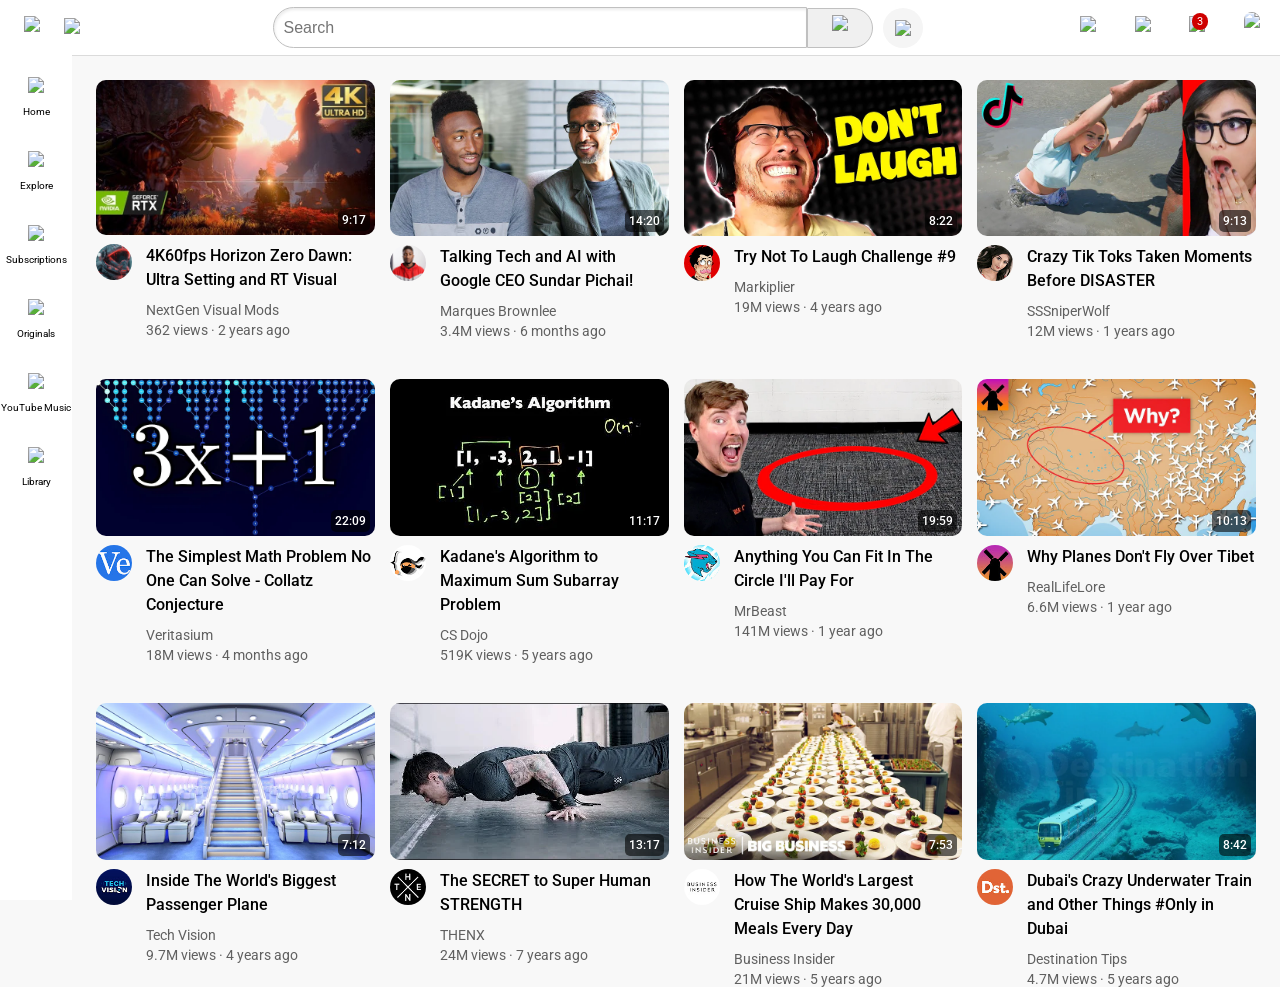
==== commit a4c032a9: "Update index.html" ====
--- a/index.html
+++ b/index.html
@@ -8,10 +8,10 @@
     <link rel="preconnect" href="https://fonts.googleapis.com">
     <link rel="preconnect" href="https://fonts.gstatic.com" crossorigin>
     <link href="https://fonts.googleapis.com/css2?family=Roboto:wght@400;500;700&display=swap" rel="stylesheet">
-    <link rel="stylesheet" href="Style/Header.css">
-    <link rel="stylesheet" href="Style/General.css">
-    <link rel="stylesheet" href="Style/Video.css">
-    <link rel="stylesheet" href="Style/Sidebar.css">
+    <link rel="stylesheet" href="style/Header.css">
+    <link rel="stylesheet" href="style/General.css">
+    <link rel="stylesheet" href="style/Video.css">
+    <link rel="stylesheet" href="style/Sidebar.css">
 
   </head>
   <body>
@@ -381,4 +381,5 @@
     </main>
 
   </body>
-</html>+
+</html>
--- a/style/Header.css
+++ b/style/Header.css
@@ -0,0 +1,167 @@
+.header {
+    height: 55px;
+
+    display: flex;
+    flex-direction: row;
+    justify-content: space-between;
+
+    position: fixed;
+    top: 0;
+    left: 0;
+    right: 0;
+    z-index: 100;
+    
+    background-color: white;
+    border-bottom: 1px solid rgb(219, 219, 219);
+}
+
+.left-section {
+    display: flex;
+    align-items: center;
+}
+
+.hamburger-menu {
+    height: 24px;
+    margin: 0 24px 0 24px;
+    cursor: pointer;
+}
+
+.youtube-logo {
+    height: 20px;
+    cursor: pointer;
+}
+
+.middle-section {
+    flex: 1;
+    margin: 0 35px 0 70px;
+    max-width: 650px;
+    display: flex;
+    align-items: center;
+}
+
+.search-bar {
+    flex: 1;
+    height: 36.5px;
+    padding-left: 10px;
+    font-size: 16px;
+    border: 1px solid rgb(192, 192, 192);
+    border-radius: 22px 0 0 22px;
+    box-shadow: inset 1px 2px 3px rgba(0, 0, 0, 0.08);
+    width: 0;
+}
+
+.search-bar::placeholder {
+    font-size: 16px;
+}
+
+.search-button {
+    height: 40px;
+    width: 66px;
+    background-color: rgb(240, 240, 240);
+    border-width: 1px;
+    border-style: solid;
+    border-color: rgb(192, 192, 192);
+    margin: 0 10px 0 -0.5px;
+    border-radius: 0 22px 22px 0;
+    cursor: pointer;
+}
+
+.search-icon {
+    height: 25px;
+}
+
+.search-button, 
+.voice-search-button,
+.upload-icon-container,
+.youtube-apps-icon-container,
+.notification-icon-container {
+    position: relative;
+    display: flex;
+    justify-content: center;
+    align-items: center;
+}
+
+.search-button .tooltip, 
+.voice-search-button .tooltip,
+.upload-icon-container .tooltip,
+.youtube-apps-icon-container .tooltip,
+.notification-icon-container .tooltip {
+    position: absolute;
+    background-color: rgb(82, 81, 81);
+    color: white;
+    padding: 2px 8px 2px 8px;
+    border-radius: 4px;
+    font-size: 12px;
+    bottom: -25px;
+    opacity: 0;
+    transition: opacity 0.3s;
+    pointer-events: none;
+    white-space: nowrap;
+}
+
+.search-button:hover .tooltip,
+.voice-search-button:hover .tooltip,
+.upload-icon-container:hover .tooltip,
+.youtube-apps-icon-container:hover .tooltip,
+.notification-icon-container:hover .tooltip {
+    opacity: 1;
+}
+
+.voice-search-button {
+    height: 40px;
+    width: 40px;
+    border-radius: 20px;
+    border: none;
+    background-color: rgb(245, 245, 245);
+    cursor: pointer;
+}
+
+.voice-search-icon {
+    height: 24px;
+}
+
+.right-section {
+    width: 180px;
+    margin-right: 20px;
+    display: flex;
+    align-items: center;
+    justify-content: space-between;
+}
+
+.upload-icon {
+   height: 24px; 
+   cursor: pointer;
+}
+
+.youtube-apps-icon {
+    height: 24px;
+    cursor: pointer;
+}
+
+.notification-icon {
+    height: 24px;
+    cursor: pointer;
+}
+
+.notification-icon-container{
+    position: relative;
+}
+
+.notification-count{
+    position: absolute;
+    top: -3px;
+    right: -3px;
+    background-color: rgb(206, 0, 0);
+    color: white;
+    font-family: Roboto, Ariel;
+    font-size: 11px;
+    padding: 2px 5px 2px 5px;
+    border-radius: 10px;
+    cursor: pointer;
+}
+
+.current-user-picture {
+    height: 32px;
+    border-radius: 16px;
+    cursor: pointer;
+}
--- a/style/General.css
+++ b/style/General.css
@@ -0,0 +1,12 @@
+p {
+    margin-top: 0;
+    margin-bottom: 0;
+}
+
+body {
+    font-family: Roboto, Arial;
+    margin: 0;
+    padding: 80px 24px 0 96px;
+    background-color: rgb(248, 248, 248);
+}
+
--- a/style/Video.css
+++ b/style/Video.css
@@ -0,0 +1,95 @@
+.thumbnail {
+  width: 100%;
+  border-radius: 10px;
+}
+
+.video-title {
+  margin-top: 0;
+  font-size: 14px;
+  font-weight: 500;
+  line-height: 20px;
+  margin-bottom: 10px;
+}
+
+.video-info-grid {
+  display: grid;
+  grid-template-columns: 50px 1fr;
+}
+
+.profile-picture {
+  width: 36px;
+  border-radius: 50px;
+}
+
+.thumbnail-row {
+  margin-bottom: 5px;
+  position: relative;
+}
+
+.video-author,
+.video-stats {
+  font-size: 12px;
+  color: rgb(96, 96, 96);
+}
+
+.video-author {
+  margin-bottom: 4px;
+}
+
+.video-grid{
+  display: grid;
+  grid-template-columns: 1fr 1fr 1fr 1fr;
+  column-gap: 15px;
+  row-gap: 40px;
+}
+
+@media (max-width: 750px) {
+  .video-grid {
+    grid-template-columns: 1fr 1fr;
+  }
+}
+
+@media (min-width: 751px) and (max-width: 999px) {
+  .video-grid{
+    grid-template-columns: 1fr 1fr 1fr;
+  }
+}
+
+@media (min-width: 1000px) {
+  .video-grid {
+    grid-template-columns: 1fr 1fr 1fr 1fr;
+  }
+}
+
+@media (min-width: 1000px) {
+  .video-title {
+    font-size: 16px;
+    line-height: 24px;
+  }
+}
+
+@media (min-width: 1000px) {
+
+  .video-author,
+  .video-stats {
+    font-size: 14px;
+  }
+}
+
+
+.video-time {
+  font-size: 12px;
+  font-weight: 500;
+  padding: 4px;
+  border-radius: 5px;
+  background-color: rgba(0, 0, 0, 0.596);
+  color: white;
+  position: absolute;
+  bottom: 8px;
+  right: 5px;
+}
+
+.video-title-link {
+  text-decoration: none;
+  color: black;
+}
--- a/style/Sidebar.css
+++ b/style/Sidebar.css
@@ -0,0 +1,32 @@
+.sidebar {
+    position: fixed;
+    left: 0;
+    bottom: 0;
+    top: 55px;
+    background-color: white;
+    width: 72px;
+    z-index: 100;
+    padding-top: 5px;
+}
+
+.sidebar-link {
+    height: 74px;
+    display: flex;
+    justify-content: center;
+    align-items: center;
+    flex-direction: column;
+    cursor: pointer;
+}
+
+.sidebar-link:hover {
+    background-color: rgb(226, 226, 226);
+}
+
+.sidebar-link img {
+    height: 25px;
+    margin-bottom: 4px;
+}
+
+.sidebar-link div {
+    font-size: 10px;
+}
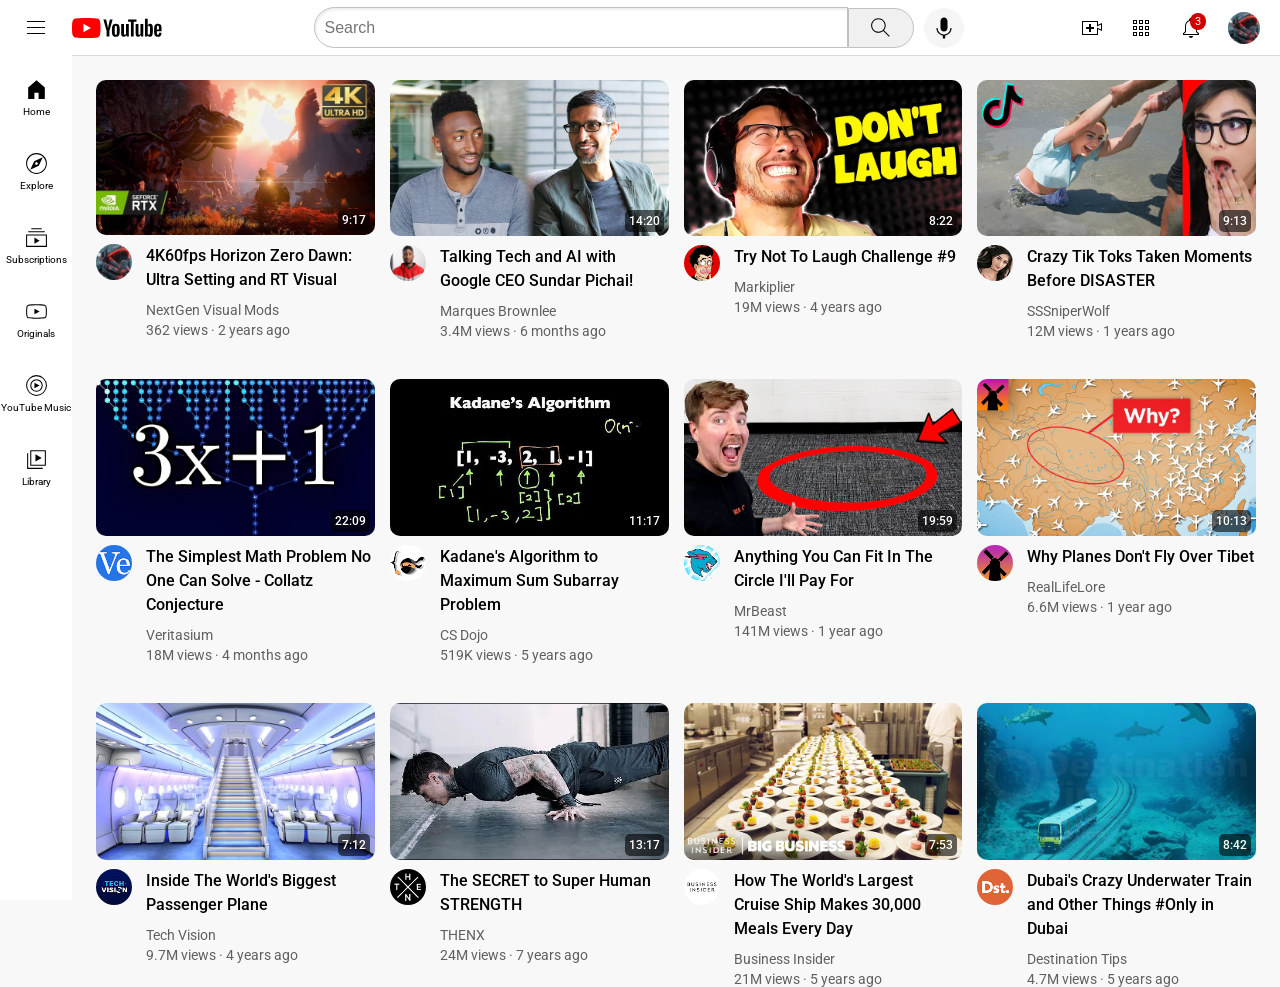
==== commit 47042df2: "Update index.html" ====
--- a/index.html
+++ b/index.html
@@ -48,7 +48,7 @@
             <div class="notification-count">3</div>
             <div class="tooltip">Notifications</div>
           </div>
-        <img class="current-user-picture" src="Channel-pictures/channel-0.jpeg">
+        <img class="current-user-picture" src="channel-pictures/channel-0.jpeg">
       </div>
 
     </header>
@@ -383,3 +383,4 @@
   </body>
 
 </html>
+
